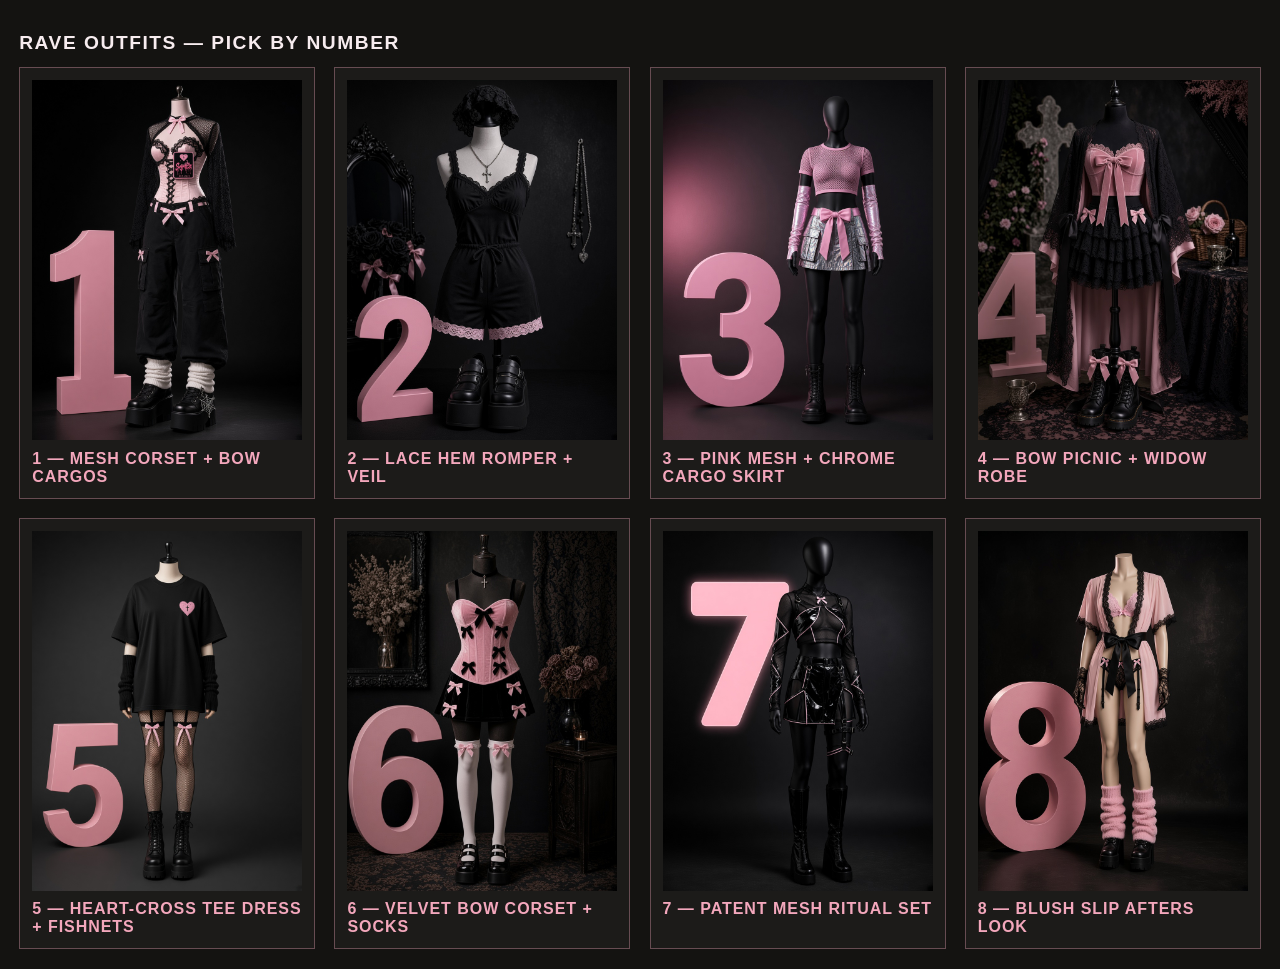
==== static/rave-picks/index.html @ 75d4a3d9 "Keep the numbered rave outfit and tee mockups in the repo. These were the pick-by-number references " ====
<!doctype html>
<html lang="en">
  <head>
    <meta charset="UTF-8" />
    <meta name="viewport" content="width=device-width, initial-scale=1" />
    <title>SugaH3x rave outfits</title>
    <style>
      body {
        margin: 0;
        background: #141311;
        color: #f7ecef;
        font-family: "Helvetica Neue", sans-serif;
        padding: 1.2rem;
      }
      h1 {
        font-size: 1.2rem;
        letter-spacing: 0.08em;
        text-transform: uppercase;
      }
      .grid {
        display: grid;
        grid-template-columns: repeat(auto-fit, minmax(260px, 1fr));
        gap: 1.2rem;
      }
      figure {
        margin: 0;
        background: #1c1b19;
        border: 1px solid rgba(243, 167, 188, 0.35);
        padding: 0.75rem;
      }
      img {
        width: 100%;
        height: auto;
        display: block;
      }
      figcaption {
        margin-top: 0.6rem;
        color: #f3a7bc;
        font-weight: 700;
        letter-spacing: 0.06em;
        text-transform: uppercase;
      }
    </style>
  </head>
  <body>
    <h1>Rave outfits — pick by number</h1>
    <div class="grid">
      <figure>
        <img src="outfit-01.jpg" alt="1 Pink corset cargo rave" />
        <figcaption>1 — Mesh corset + bow cargos</figcaption>
      </figure>
      <figure>
        <img src="outfit-02.jpg" alt="2 Lace romper rave" />
        <figcaption>2 — Lace hem romper + veil</figcaption>
      </figure>
      <figure>
        <img src="outfit-03.jpg" alt="3 Chrome pink rave" />
        <figcaption>3 — Pink mesh + chrome cargo skirt</figcaption>
      </figure>
      <figure>
        <img src="outfit-04.jpg" alt="4 Cemetery picnic rave" />
        <figcaption>4 — Bow picnic + widow robe</figcaption>
      </figure>
      <figure>
        <img src="outfit-05.jpg" alt="5 Tee dress rave" />
        <figcaption>5 — Heart-cross tee dress + fishnets</figcaption>
      </figure>
      <figure>
        <img src="outfit-06.jpg" alt="6 Velvet bow rave" />
        <figcaption>6 — Velvet bow corset + socks</figcaption>
      </figure>
      <figure>
        <img src="outfit-07.jpg" alt="7 Patent ritual rave" />
        <figcaption>7 — Patent mesh ritual set</figcaption>
      </figure>
      <figure>
        <img src="outfit-08.jpg" alt="8 Afters slip rave" />
        <figcaption>8 — Blush slip afters look</figcaption>
      </figure>
    </div>
  </body>
</html>
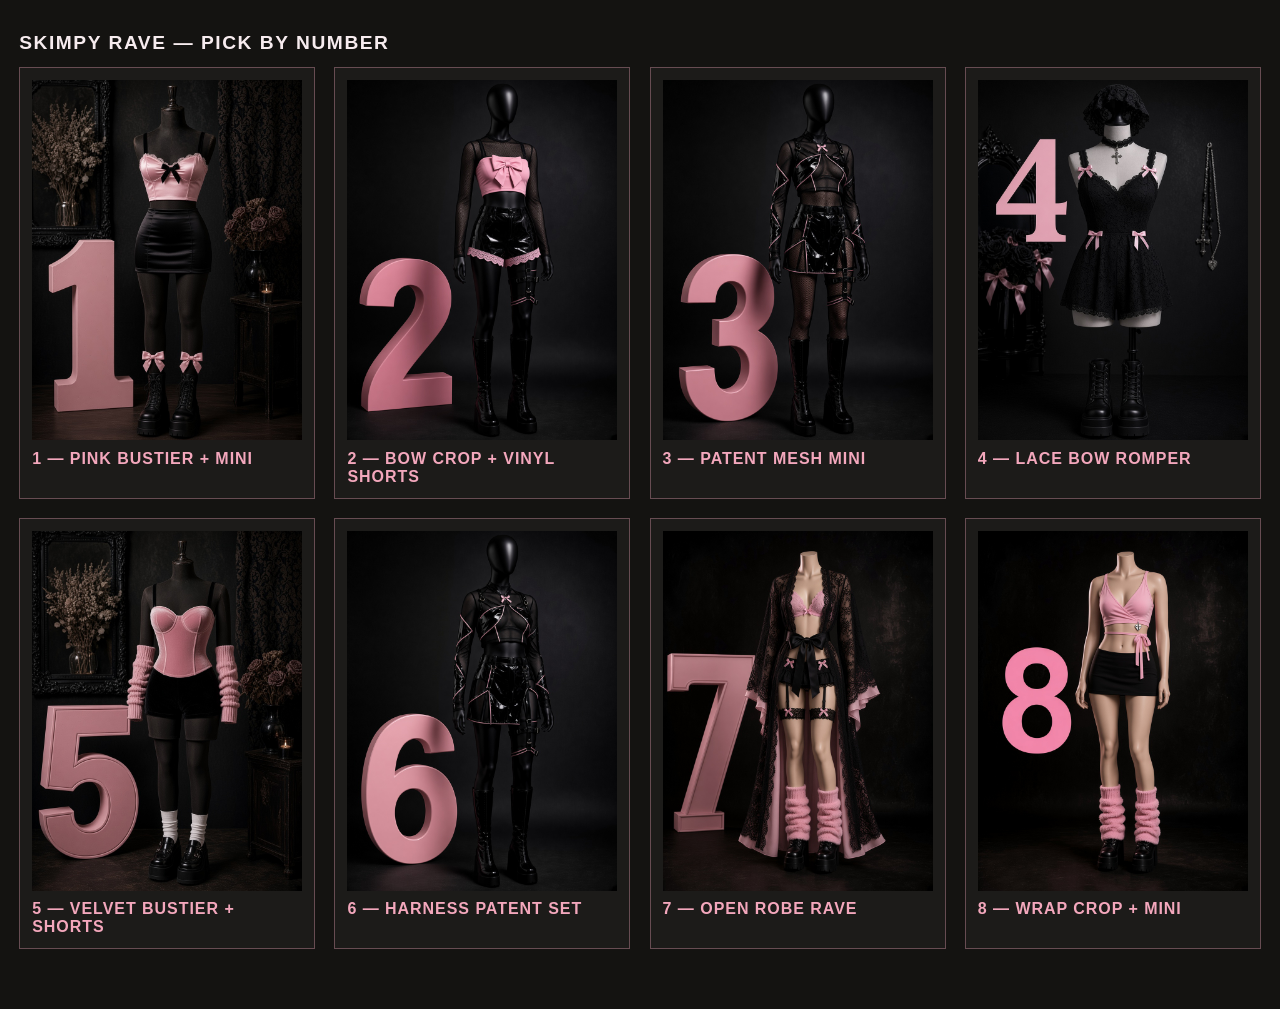
==== commit ee9c21e8: "Add a Rave category with the three picked looks." ====
--- a/static/rave-picks/index.html
+++ b/static/rave-picks/index.html
@@ -21,6 +21,7 @@
         display: grid;
         grid-template-columns: repeat(auto-fit, minmax(260px, 1fr));
         gap: 1.2rem;
+        margin-bottom: 2.5rem;
       }
       figure {
         margin: 0;
@@ -43,39 +44,39 @@
     </style>
   </head>
   <body>
-    <h1>Rave outfits — pick by number</h1>
+    <h1>Skimpy rave — pick by number</h1>
     <div class="grid">
       <figure>
-        <img src="outfit-01.jpg" alt="1 Pink corset cargo rave" />
-        <figcaption>1 — Mesh corset + bow cargos</figcaption>
+        <img src="skimpy-01.jpg" alt="1 Pink bustier mini" />
+        <figcaption>1 — Pink bustier + mini</figcaption>
       </figure>
       <figure>
-        <img src="outfit-02.jpg" alt="2 Lace romper rave" />
-        <figcaption>2 — Lace hem romper + veil</figcaption>
+        <img src="skimpy-02.jpg" alt="2 Bow crop vinyl shorts" />
+        <figcaption>2 — Bow crop + vinyl shorts</figcaption>
       </figure>
       <figure>
-        <img src="outfit-03.jpg" alt="3 Chrome pink rave" />
-        <figcaption>3 — Pink mesh + chrome cargo skirt</figcaption>
+        <img src="skimpy-03.jpg" alt="3 Patent mesh mini" />
+        <figcaption>3 — Patent mesh mini</figcaption>
       </figure>
       <figure>
-        <img src="outfit-04.jpg" alt="4 Cemetery picnic rave" />
-        <figcaption>4 — Bow picnic + widow robe</figcaption>
+        <img src="skimpy-04.jpg" alt="4 Lace bow romper" />
+        <figcaption>4 — Lace bow romper</figcaption>
       </figure>
       <figure>
-        <img src="outfit-05.jpg" alt="5 Tee dress rave" />
-        <figcaption>5 — Heart-cross tee dress + fishnets</figcaption>
+        <img src="skimpy-05.jpg" alt="5 Velvet bustier shorts" />
+        <figcaption>5 — Velvet bustier + shorts</figcaption>
       </figure>
       <figure>
-        <img src="outfit-06.jpg" alt="6 Velvet bow rave" />
-        <figcaption>6 — Velvet bow corset + socks</figcaption>
+        <img src="skimpy-06.jpg" alt="6 Harness patent set" />
+        <figcaption>6 — Harness patent set</figcaption>
       </figure>
       <figure>
-        <img src="outfit-07.jpg" alt="7 Patent ritual rave" />
-        <figcaption>7 — Patent mesh ritual set</figcaption>
+        <img src="skimpy-07.jpg" alt="7 Widow robe rave" />
+        <figcaption>7 — Open robe rave</figcaption>
       </figure>
       <figure>
-        <img src="outfit-08.jpg" alt="8 Afters slip rave" />
-        <figcaption>8 — Blush slip afters look</figcaption>
+        <img src="skimpy-08.jpg" alt="8 Wrap crop mini" />
+        <figcaption>8 — Wrap crop + mini</figcaption>
       </figure>
     </div>
   </body>
